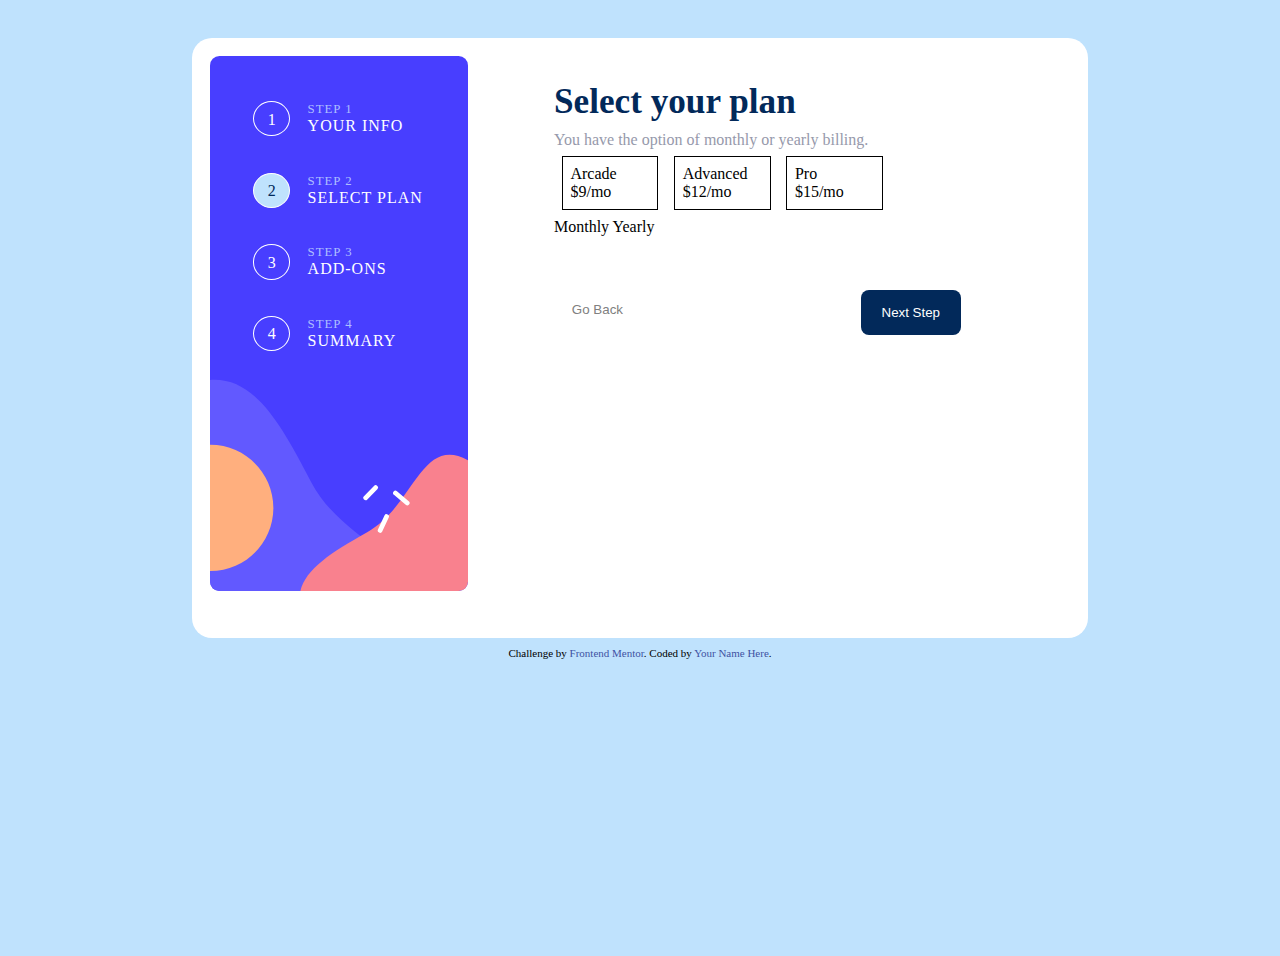
==== index2.html @ d5dcb374 "first" ====
<!DOCTYPE html>
<html lang="en">
<head>
  <meta charset="UTF-8">
  <meta name="viewport" content="width=device-width, initial-scale=1.0"> <!-- displays site properly based on user's device -->

  <link rel="icon" type="image/png" sizes="32x32" href="./assets/images/favicon-32x32.png">
  <link rel="stylesheet" href="css/style1.css">
  <title>Frontend Mentor | Multi-step form</title>

  <!-- Feel free to remove these styles or customise in your own stylesheet 👍 -->
  <style>
    .attribution { font-size: 11px; text-align: center; }
    .attribution a { color: hsl(228, 45%, 44%); }
  </style>
</head>
<body>

  <div class="container flex">

    <!-- Sidebar start -->

    <aside>

      <div class="flex nav-items">
        <a href="index.html" class="number ">1</a>
        <a href="index.html" class="step"><span>Step 1</span> <br>
          Your info</a>
      </div>
      <div class="flex nav-items"> 
        <a href="index2.html" class="number active">2</a>
        <a href="index2.html" class="step"><span>Step 2</span> <br>
          Select plan</a>
      </div>
      <div class="flex nav-items">
        <a href="index3.html" class="number">3</a>
        <a href="index3.html" class="step"><span>Step 3</span> <br>
          Add-ons</a>
      </div>
      <div class="flex nav-items">
        <a href="index4.html" class="number">4</a>
        <a href="index4.html" class="step"><span>Step 4</span> <br>
          Summary</a>
      </div>
  
   </aside>
  
    <!-- Sidebar end -->

    <!-- Step 2 start -->
    <main>
      <h1>Select your plan</h1>
      <p class="info">You have the option of monthly or yearly billing.</p>
    
        <div class="flex containerr">
            <div class="flexx box">
              <p class="heading">Arcade</p>
              <p class="money">$9/mo</p>
            </div>
            <div class="flexx box">  
              <p class="heading">Advanced</p>
              <p class="money">$12/mo</p>
            </div>
            <div class="flexx box">
              <p class="heading">Pro</p>
              <p class="money">$15/mo</p>
            </div>
        </div>

        Monthly
        Yearly


        <div class="flex buttons">
        
          <a href="index1.html"><button class="btn1 btn">Go Back</button></a>
          <a href="index3.html"><button class="btn2 btn">Next Step</button></a>
        </div>
    </main>

    <!-- Step 2 end -->

  </div>

    
  <div class="attribution">
    Challenge by <a href="https://www.frontendmentor.io?ref=challenge" target="_blank">Frontend Mentor</a>. 
    Coded by <a href="#">Your Name Here</a>.
  </div>
</body>
---- css/style1.css ----
*{
    box-sizing: border-box;
    margin: 0;
    padding: 0;
}
body{
    padding: 3% 15%;
    background-color: hsl(206, 94%, 87%);
}

.container{
    padding: 2%;
    height: 600px;
    margin-bottom: 1%;
    background-color: white;
    border-radius: 20px;
}

.flex{
    display: flex;
}
.flexx{
    display: flex;
    flex-direction: column;
    justify-content: space-between;
}

aside{
    width: 30%;
    height: 100vh;
    padding: 5% ;
    color: white;
    text-transform: uppercase;
    background-repeat: no-repeat;
    background-size: contain;
    background-image: url("../assets/images/bg-sidebar-desktop.svg");
}

main{
    width: 70%;
    padding: 3% 10%;
}
.main-5{
    color: hsl(231, 11%, 63%);
    text-align: center;
    margin: auto;
}

form{
    margin: 5% 0;
}

.label{
    margin-top: 5%;
}

.input{
    width: 100%;
    margin-top: 2%;
    padding: 3%;
    outline: none;
    border-radius: 8px;
    border: 1px solid hsl(229, 24%, 87%);
}

input::placeholder, main .info{
    color: hsl(231, 11%, 63%);
}

.button{
    background-color: hsl(213, 96%, 18%);
    width: 22%;
    padding: 3%;
    margin-top: 25%;
    margin-left: 78%;
    color: white;
    border: none;
    border-radius: 8px;

}

.nav-items{
    margin-bottom: 20%;
    width: 100%;
}
.number{
    border: 1px solid white;
    color: white;
    padding: 5% 8% 4%;
    border-radius: 50%;
    margin-right: 10%;
    margin-top: 1%;
}
.active{
    background-color: hsl(206, 94%, 87%);
    color: hsl(213, 96%, 18%);
}

a{
    cursor: pointer;
    text-decoration: none;
}
a span{
    color: hsl(228, 100%, 84%);
    font-size: .8em;
}
.step{
    color: white;
    letter-spacing: 1px;
    font-size: 1em !important;
}
h1, .label label{
    color: hsl(213, 96%, 18%);
}
h1{
    margin-bottom: 2%;
    font-size: 2.2em;
}

.buttons{
    width: 85%;
    margin-top: 10%;
    justify-content: space-between;
}
.btn{
    padding: 25% 35%;
    margin-top: 20%;
    border-radius: 8px;

}
.btn1{
    background-color: white;
    color: grey;
    border: none;
    min-width: max-content;
}
.btn2{
    background-color: hsl(213, 96%, 18%);
    color: white;
    min-width: max-content;
    border: none;
}
.btn_light{
    background-color: hsl(243, 100%, 62%);
}

.h3{
    color: hsl(213, 96%, 18%);
    font-size: 1.1em;
    font-weight: 800;
}
/* input [type] */

.div-checkbox{
    padding: 5%;
    margin-top: 4%;
    width: 100%;
    /* justify-content: space-between; */
    border-radius: 8px;
    border: 1px solid hsl(229, 24%, 87%);
}

.grey-area {
    width: 95%;
    padding: 5%;
    margin: 10% 0 5%;
    border-radius: 10px;
    min-height: max-content;
    background-color: hsl(217, 100%, 97%);
}
.flex-grey{
    border-top: 2px solid hsl(229deg 24% 87% / 46%);
    padding-top: 5%;
    color: hsl(231, 11%, 63%);
}
.grey-area .flex{
    justify-content: space-between;

}
.grey{
    padding-bottom: 5%;
    font-weight: 700;
    color: hsl(213, 96%, 18%);
}
.grey a{
    color: hsl(231, 11%, 63%);
    text-decoration: underline;
    font-weight: 500;
}


.flex-grey1{
    margin-bottom: 2%;
}

.total{
    width: 95%;
    display: flex;
    justify-content: space-between;
    padding: 0 5%;
    margin-bottom: 25%;
}
.total1{
    color: hsl(231, 11%, 63%);
}
.total2{
    color: hsl(243, 100%, 62%);
    font-size: 1.5em;
    font-weight: 800;
}

/* .a{
    color: hsl(213, 96%, 18%);
    color:  hsl(243, 100%, 62%);
    color: hsl(228, 100%, 84%);
    color: hsl(206, 94%, 87%);
   color: hsl(354, 84%, 57%);
} */

.containerr{
    width: 90%;
}
.box{
    width: 25%;
    height: fit-content;
    margin: 2%;
    border: 1px solid black;
    padding: 2%;
}
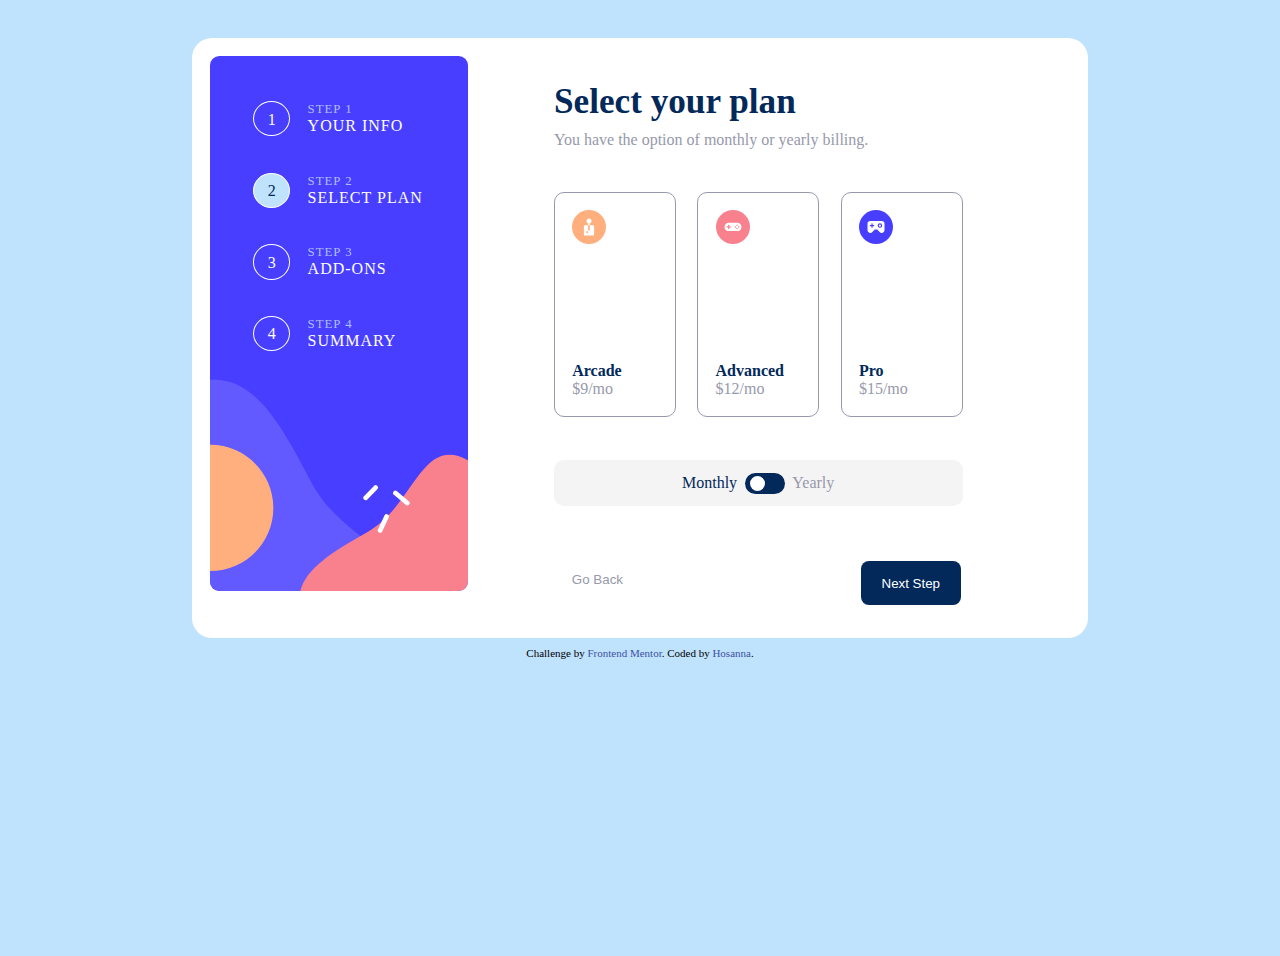
==== commit 4f33a75e: "update" ====
--- a/index2.html
+++ b/index2.html
@@ -6,6 +6,8 @@
 
   <link rel="icon" type="image/png" sizes="32x32" href="./assets/images/favicon-32x32.png">
   <link rel="stylesheet" href="css/style1.css">
+  <script src="js/script.js" defer></script>
+
   <title>Frontend Mentor | Multi-step form</title>
 
   <!-- Feel free to remove these styles or customise in your own stylesheet 👍 -->
@@ -54,26 +56,40 @@
     
         <div class="flex containerr">
             <div class="flexx box">
-              <p class="heading">Arcade</p>
-              <p class="money">$9/mo</p>
+              <img src="./assets/images/icon-arcade.svg" alt="">
+              <div class="flexxx">
+                <p class="heading">Arcade</p>
+                <p id="nine" class="money">$9/mo</p>
+              </div>
             </div>
-            <div class="flexx box">  
-              <p class="heading">Advanced</p>
-              <p class="money">$12/mo</p>
+            <div class="flexx box"> 
+              <img src="./assets/images/icon-advanced.svg" alt=""> 
+              <div class="flexxx">
+                <p class="heading">Advanced</p>
+                <p id="twelve" class="money">$12/mo</p>
+              </div>
             </div>
             <div class="flexx box">
-              <p class="heading">Pro</p>
-              <p class="money">$15/mo</p>
+              <img src="./assets/images/icon-pro.svg" alt="">
+              <div class="flexxx">
+                <p class="heading">Pro</p>
+                <p id="fifteen" class="money">$15/mo</p>
+              </div>
             </div>
         </div>
 
-        Monthly
-        Yearly
+        <div class="flex toggle">
+          <span id="month" class="options month">Monthly</span>
+          <span id="toggle"></span>
+          <span id="year" class="options year">Yearly</span>
+        </div>
+        
+        
 
 
         <div class="flex buttons">
         
-          <a href="index1.html"><button class="btn1 btn">Go Back</button></a>
+          <a href="index.html"><button class="btn1 btn">Go Back</button></a>
           <a href="index3.html"><button class="btn2 btn">Next Step</button></a>
         </div>
     </main>
@@ -85,6 +101,10 @@
     
   <div class="attribution">
     Challenge by <a href="https://www.frontendmentor.io?ref=challenge" target="_blank">Frontend Mentor</a>. 
-    Coded by <a href="#">Your Name Here</a>.
+    Coded by <a href="https://github.com/Hossanna">Hosanna</a>.
   </div>
-</body>+
+  <script src="js/script.js" defer></script>
+
+</body>
+</html>--- a/css/style1.css
+++ b/css/style1.css
@@ -7,6 +7,36 @@
     padding: 3% 15%;
     background-color: hsl(206, 94%, 87%);
 }
+
+toggleButton{ 
+    background-color: hsl(213, 96%, 18%);
+    width: 40px; 
+    min-width: 40px; 
+    display: block; 
+    padding: 3px; 
+    padding-left: 5px;
+    border-radius: 60px; 
+    transition: 0.5s; 
+    cursor: pointer;
+} 
+
+.toggle{
+    width: 95%;
+    padding: 3% 10vw;
+    align-items: center;
+    border-radius: 10px;
+    background-color: rgb(245, 244, 244);
+}
+
+toggleSwitchCircle { 
+     display: block; 
+     width: 15px; 
+     height: 15px; 
+     background-color: white;
+     border-radius: 50%; 
+     transition: 0.5s; 
+   }
+
 
 .container{
     padding: 2%;
@@ -23,6 +53,10 @@
     display: flex;
     flex-direction: column;
     justify-content: space-between;
+}
+.flexxx{
+    display: flex;
+    flex-direction: column;
 }
 
 aside{
@@ -76,7 +110,7 @@
     color: white;
     border: none;
     border-radius: 8px;
-
+    cursor: pointer;
 }
 
 .nav-items{
@@ -130,7 +164,7 @@
 }
 .btn1{
     background-color: white;
-    color: grey;
+    color: hsl(231, 11%, 63%);
     border: none;
     min-width: max-content;
 }
@@ -152,12 +186,31 @@
 /* input [type] */
 
 .div-checkbox{
-    padding: 5%;
+    padding: 4% 5%;
     margin-top: 4%;
     width: 100%;
-    /* justify-content: space-between; */
-    border-radius: 8px;
+    justify-content: space-between;
+    align-items: center;
+    border-radius: 10px;
     border: 1px solid hsl(229, 24%, 87%);
+}
+
+.checkbox-money{
+    color: hsl(243.11deg 100% 62.16%);
+}
+
+.checkbox-span{
+    color: hsl(231, 11%, 63%);
+
+}
+.check-div{
+    width: 80%;
+}
+
+input.checked{
+    margin-right: 5%;
+    width: 6%;
+    border-radius: 5px;
 }
 
 .grey-area {
@@ -200,7 +253,7 @@
     padding: 0 5%;
     margin-bottom: 25%;
 }
-.total1{
+.total1, .money{
     color: hsl(231, 11%, 63%);
 }
 .total2{
@@ -218,12 +271,39 @@
 } */
 
 .containerr{
-    width: 90%;
+    width: 100%;
 }
 .box{
-    width: 25%;
-    height: fit-content;
-    margin: 2%;
-    border: 1px solid black;
-    padding: 2%;
+    width: 30%;
+    height: 25vh;
+    margin: 10% 5% 10% 0;
+    border: 1px solid hsl(231, 11%, 63%);
+    border-radius: 10px;
+    padding: 4%;
+}
+
+.box:hover{
+    border: 2px solid hsl(213, 96%, 18%);
+    background-color: rgb(245, 244, 244);
+}
+
+.box img{
+    width: 40%;
+}
+.month{
+    margin-right: 5%;
+    color: hsl(213, 96%, 18%);
+}
+.year{
+    margin-left: 5%;
+    color: hsl(231, 11%, 63%);
+}
+.heading{
+    color: hsl(213, 96%, 18%);
+    font-weight: 600;
+}
+
+.box span{
+    color: hsl(213, 96%, 18%);
+    font-size: .9em;
 }